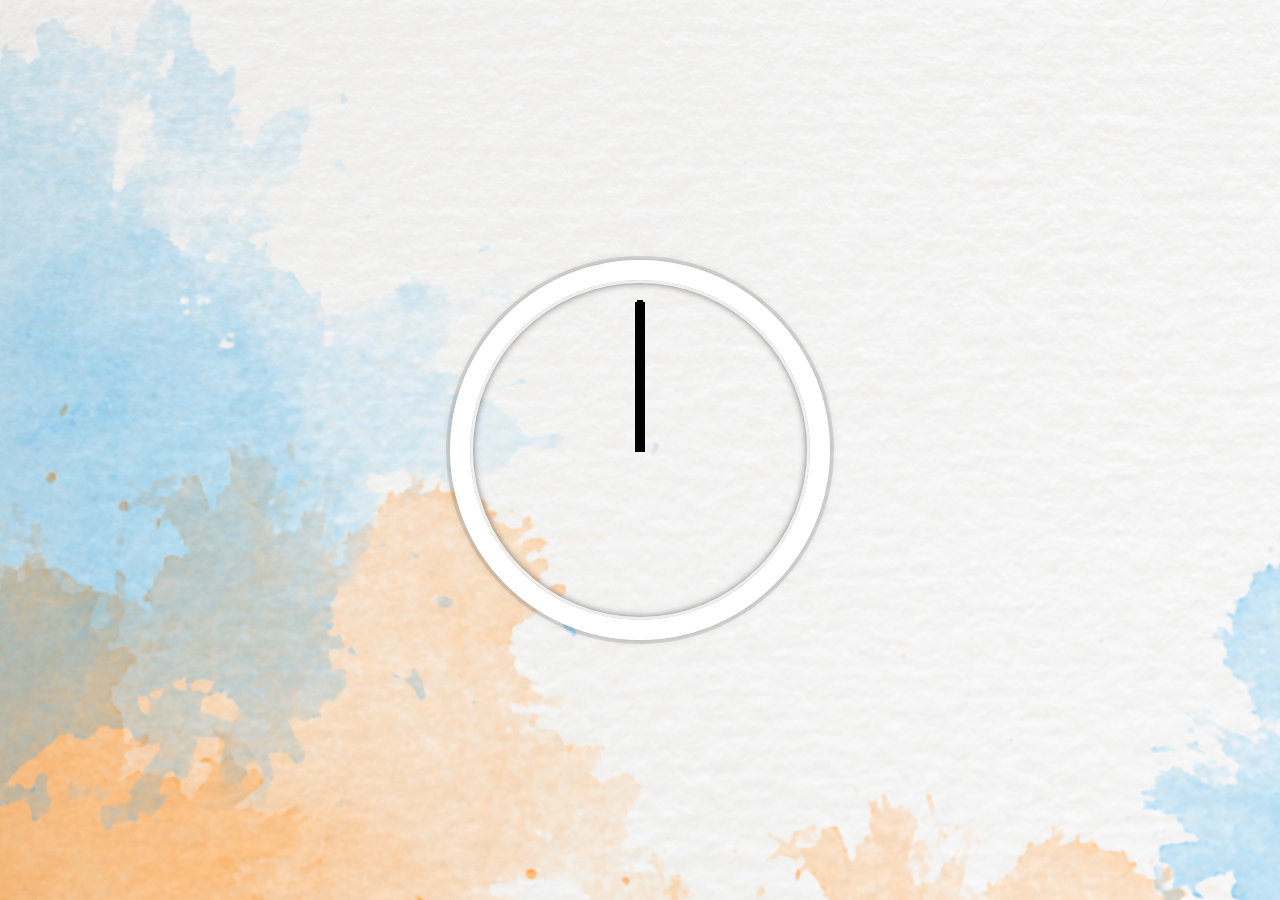
==== 02-JSandCSSClock/index.html @ edd8e339 "challenge 2 completed" ====
<!DOCTYPE html>
<html lang="en">
<head>
  <meta charset="UTF-8">
  <title>JS + CSS Clock</title>
</head>
<body>


    <div class="clock">
      <div class="clock-face">
        <div class="hand hour-hand"></div>
        <div class="hand min-hand"></div>
        <div class="hand second-hand"></div>
      </div>
    </div>


  <style>
    html {
      background: #018DED url(background.jpg);
      background-size: cover;
      font-family: 'helvetica neue';
      text-align: center;
      font-size: 10px;
    }

    body {
      margin: 0;
      font-size: 2rem;
      display: flex;
      flex: 1;
      min-height: 100vh;
      align-items: center;
    }

    .clock {
      width: 30rem;
      height: 30rem;
      border: 20px solid white;
      border-radius: 50%;
      margin: 50px auto;
      position: relative;
      padding: 2rem;
      box-shadow:
        0 0 0 4px rgba(0,0,0,0.1),
        inset 0 0 0 3px #EFEFEF,
        inset 0 0 10px black,
        0 0 10px rgba(0,0,0,0.2);
    }

    .clock-face {
      position: relative;
      width: 100%;
      height: 100%;
      transform: translateY(-3px); /* account for the height of the clock hands */
    }

    .hand {
      width: 50%;
      height: 6px;
      background: black;
      position: absolute;
      top: 50%;
      transform-origin: 100%;
      transform: rotate(90deg);
      transition: all 0.05s;
      transition-timing-function: cubic-bezier(1, 1.65, 0,-0.37);
    }

    .hour-hand{
      height: 10px;
    }

  </style>

  <script src="main.js" charset="utf-8"></script>
</body>
</html>
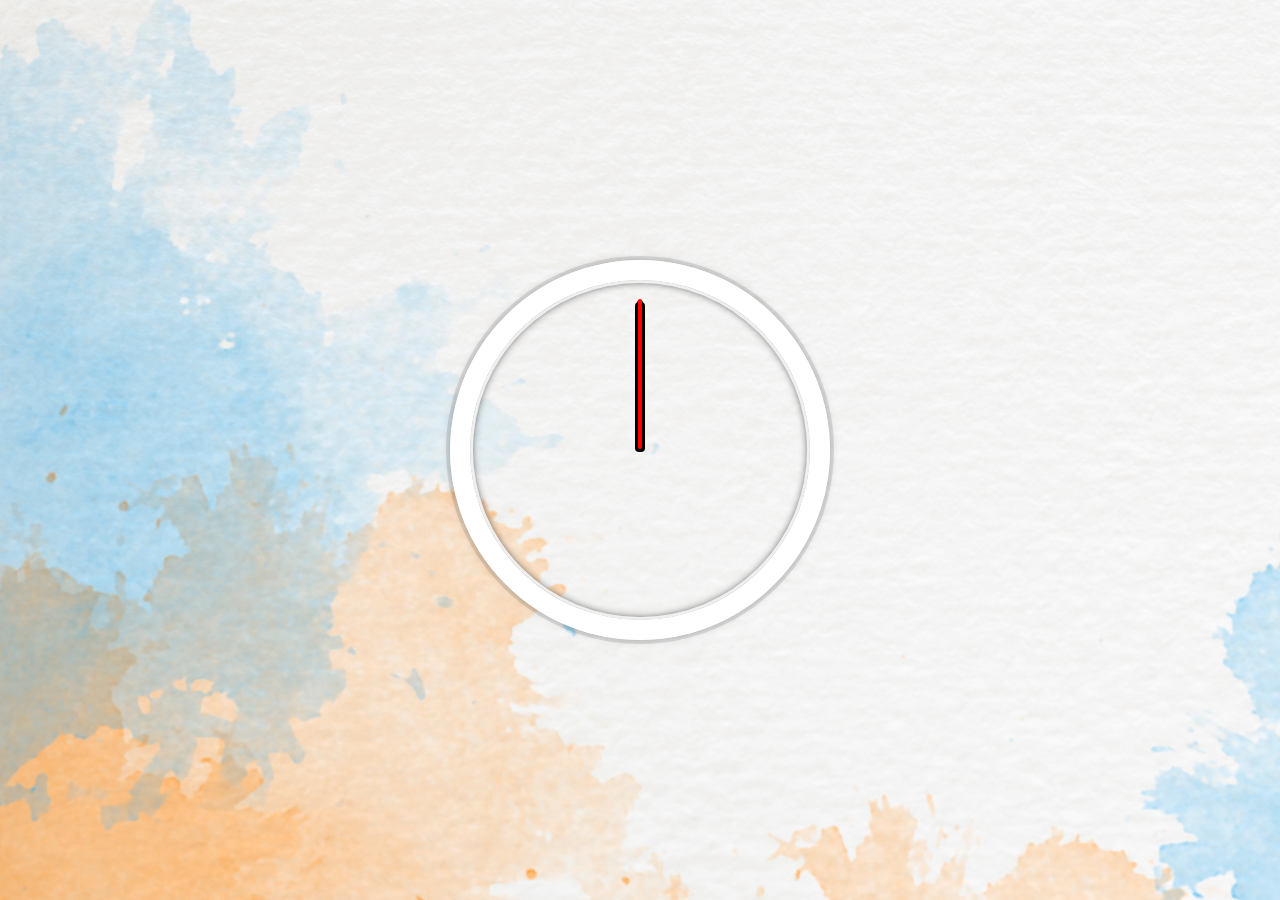
==== commit 63682d24: "update" ====
--- a/02-JSandCSSClock/index.html
+++ b/02-JSandCSSClock/index.html
@@ -18,7 +18,7 @@
 
   <style>
     html {
-      background: #018DED url(background.jpg);
+      background: hsl(0, 0%, 90%) url("background.jpg");
       background-size: cover;
       font-family: 'helvetica neue';
       text-align: center;
@@ -66,10 +66,15 @@
       transform: rotate(90deg);
       transition: all 0.05s;
       transition-timing-function: cubic-bezier(1, 1.65, 0,-0.37);
+      border-radius: 4px;
     }
 
     .hour-hand{
       height: 10px;
+    }
+    .second-hand{
+      background: red;
+      height: 4px;
     }
 
   </style>
